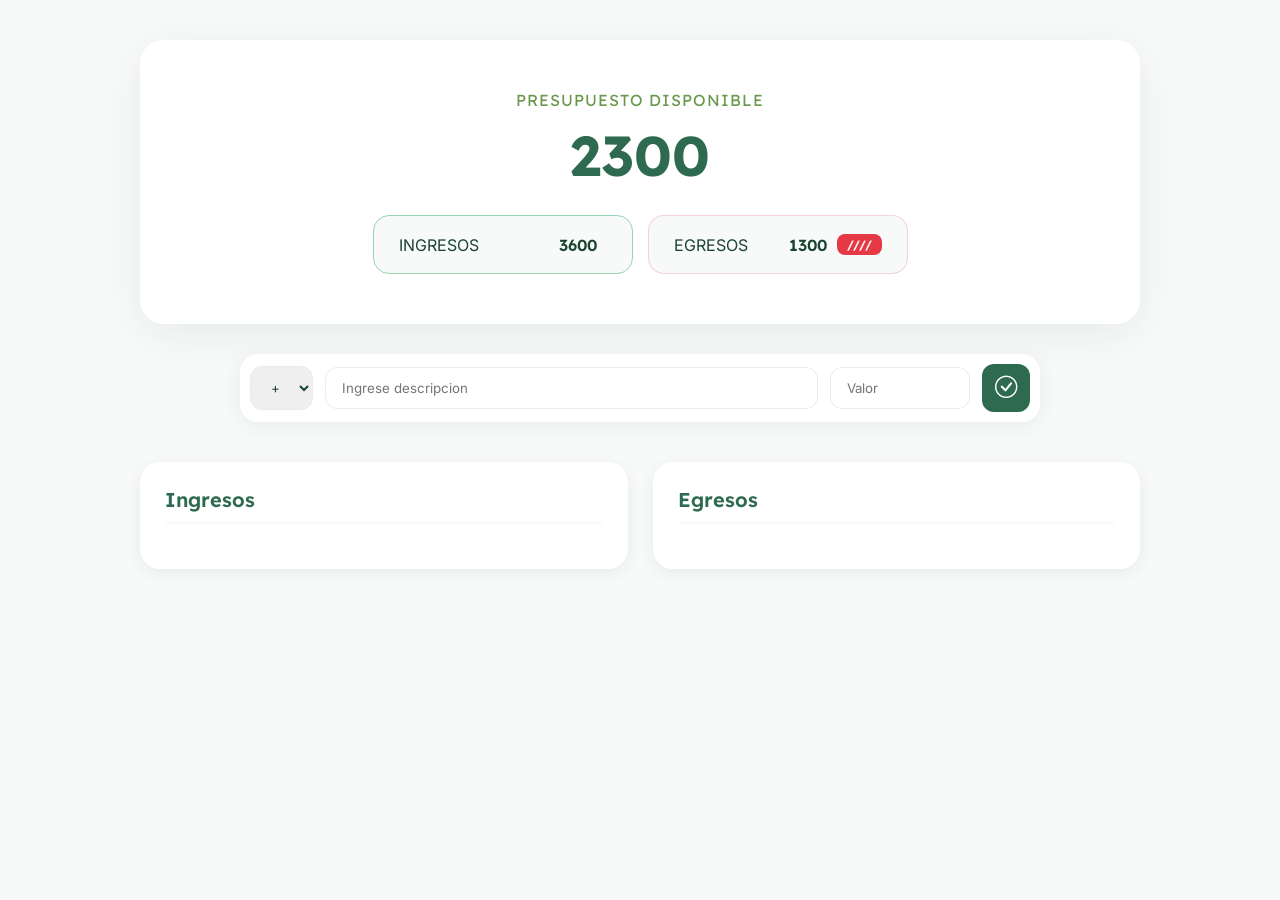
==== balance.html @ 7b4d5d33 "Initial commit" ====
<!DOCTYPE html>
<html lang="en">
<head>
    <meta charset="UTF-8">
    <meta name="viewport" content="width=device-width, initial-scale=1.0">
    <title>Balance Página</title>
    <link rel="stylesheet" href="assets/css/balance.css">
    <link rel="stylesheet" href="https://cdn.jsdelivr.net/npm/bootstrap-icons@1.11.3/font/bootstrap-icons.min.css">
</head>
<body onload="cargarCabecero()">
    <div class="contenedor-cabecera">
        <div class="presupuesto">
            <h1>Presupuesto disponible</h1>
            <p id="balance">2300</p>
        </div>
        <div class="in-out">
            <div class="horizontal verde">
                <div>INGRESOS</div>
                <div class="egreso-valor">
                    <div id="ingresos">3600</div>
                    <div class="none"></div>
                </div>
            </div>
            <div class="horizontal rojo">
                <div>EGRESOS</div>
                <div class="egreso-valor">
                    <div id="egresos">1300</div>
                    <div class="porcentaje" id="porcentaje">////</div>
                </div>
            </div>
        </div>
        
    </div>
    <form class="formulario" id="forma" onsubmit="return false">
        <div class="contenedor_form">
            <div class="selector">
                <select name="agregar_tipo" id="tipo">
                    <option value="ingreso">+</option>
                    <option value="egreso">-</option>
                </select>
                <input type="text" placeholder="Ingrese descripcion" id="descripcion"/>
                <input type="number" class="agregar-valor" id="valor" placeholder="Valor" step="any" />
                <button class="botoncheck" onclick="cargarDescripcion()">
                    <i class="bi bi-check-circle"></i>
                </button>
            </div>
        </div>
    </form>
    <div class="contenedor-ambos">
        <div class="tabla" id="tabla">
            <div class="titulo">
                Ingresos
            </div>
            <div class="contenedor-des-val" id="contenedor-des-va">
            </div>
        </div>
        <div class="tabla">
            <div class="titulo">
                Egresos
            </div>
            <div class="contenedor-des-val" id="contenedor-egresos">
            </div>
        </div>
    </div>  
    <script src="assets/js/Dato.js"></script>
    <script src="assets/js/egresos.js"></script>
    <script src="assets/js/ingresos.js"></script>
    <script src="assets/js/main.js"></script>
</body>
</html>
---- assets/css/balance.css ----
/* Importación de fuentes: Inter para legibilidad y Lexend para un toque juvenil */
@import url('https://fonts.googleapis.com/css2?family=Inter:wght@400;500&family=Lexend:wght@400;600;700&display=swap');

:root {
    --primario: #2d6a4f;       /* Verde Bosque (Serio pero moderno) */
    --secundario: #95d5b2;     /* Verde Menta Suave */
    --fondo: #f8faf9;          /* Blanco roto con matiz verde */
    --blanco: #ffffff;
    --texto: #1b4332;          /* Verde muy oscuro para texto */
    --texto-secundario: #6a994e;
    --rojo-suave: #e63946;
    --sombra: rgba(27, 67, 50, 0.08);
    --fuente-cuerpo: 'Inter', sans-serif;
    --fuente-titulo: 'Lexend', sans-serif;
}

* {
    margin: 0;
    padding: 0;
    box-sizing: border-box;
}

body {
    font-family: var(--fuente-cuerpo);
    background-color: var(--fondo);
    color: var(--texto);
    display: flex;
    flex-direction: column;
    align-items: center;
    min-height: 100vh;
    padding: 40px 20px;
}

/* --- Cabecera Elegante --- */
.contenedor-cabecera {
    width: 100%;
    max-width: 1000px;
    background: var(--blanco);
    padding: 50px 30px;
    border-radius: 24px;
    text-align: center;
    box-shadow: 0 10px 40px var(--sombra);
    margin-bottom: 30px;
}

.presupuesto h1 {
    font-family: var(--fuente-titulo);
    font-size: 1rem;
    font-weight: 400;
    color: var(--texto-secundario);
    text-transform: uppercase;
    letter-spacing: 1px;
}

#balance {
    font-family: var(--fuente-titulo);
    font-size: 3.5rem;
    font-weight: 700;
    color: var(--primario);
    margin: 10px 0;
}

.in-out {
    display: flex;
    justify-content: center;
    gap: 15px;
    flex-wrap: wrap;
    margin-top: 25px;
}

.horizontal {
    background: var(--fondo);
    padding: 18px 25px;
    border-radius: 16px;
    min-width: 260px;
    display: flex;
    justify-content: space-between;
    align-items: center;
    border: 1px solid transparent;
    transition: all 0.3s ease;
}

.horizontal.verde { border-color: var(--secundario); }
.horizontal.rojo { border-color: rgba(230, 57, 70, 0.2); }

.egreso-valor {
    display: flex;
    align-items: center;
    gap: 10px;
    font-weight: 600;
    font-family: var(--fuente-titulo);
}

.porcentaje {
    background: var(--rojo-suave);
    color: white;
    padding: 3px 10px;
    border-radius: 8px;
    font-size: 0.75rem;
}

/* --- Formulario Estilizado --- */
.formulario {
    width: 100%;
    max-width: 800px;
    margin-bottom: 40px;
}

.contenedor_form {
    display: flex;
    background: var(--blanco);
    padding: 10px;
    border-radius: 18px;
    box-shadow: 0 4px 20px var(--sombra);
}

.selector {
    display: flex;
    gap: 12px;
    width: 100%;
    align-items: center;
}

select, input {
    border: 1.5px solid #e9ecef;
    border-radius: 12px;
    padding: 12px 16px;
    font-family: var(--fuente-cuerpo);
    color: var(--texto);
    outline: none;
    transition: 0.2s;
}

select:focus, input:focus {
    border-color: var(--primario);
    background-color: #fdfdfd;
}

#descripcion { flex-grow: 1; }
#valor { width: 140px; }

.botoncheck {
    background: var(--primario);
    color: white;
    border: none;
    width: 48px;
    height: 48px;
    border-radius: 12px;
    cursor: pointer;
    font-size: 1.4rem;
    transition: transform 0.2s, background 0.2s;
    display: flex;
    justify-content: center;
    align-items: center;
}

.botoncheck:hover {
    background: var(--texto);
    transform: translateY(-2px);
}

/* --- Listas de Movimientos --- */
.contenedor-ambos {
    display: flex;
    justify-content: center;
    gap: 25px;
    width: 100%;
    max-width: 1000px;
}

.tabla {
    flex: 1;
    background: var(--blanco);
    padding: 25px;
    border-radius: 20px;
    box-shadow: 0 4px 15px var(--sombra);
}

.titulo {
    font-family: var(--fuente-titulo);
    font-size: 1.25rem;
    font-weight: 600;
    margin-bottom: 20px;
    color: var(--primario);
    border-bottom: 2px solid var(--fondo);
    padding-bottom: 10px;
}

.valores {
    display: flex;
    justify-content: space-between;
    align-items: center;
    padding: 14px;
    margin-bottom: 10px;
    border-radius: 12px;
    background: var(--blanco);
    border: 1px solid transparent;
    transition: 0.2s;
}

.valores:hover {
    background: var(--fondo);
    border-color: var(--secundario);
}

.cerrar {
    color: var(--rojo-suave);
    cursor: pointer;
    font-size: 1.2rem;
    opacity: 0;
    transition: 0.2s;
}

.valores:hover .cerrar {
    opacity: 1;
}

.descripcion { font-weight: 500; }
.valor { font-family: var(--fuente-titulo); font-weight: 600; }

#contenedor-des-va .valor { color: var(--primario); }
#contenedor-egresos .valor { color: var(--rojo-suave); }

/* Adaptabilidad Móvil */
@media (max-width: 768px) {
    .contenedor-ambos { flex-direction: column; }
    .selector { flex-direction: column; }
    #valor, #descripcion, select, .botoncheck { width: 100%; }
    .contenedor_form { padding: 20px; }
}
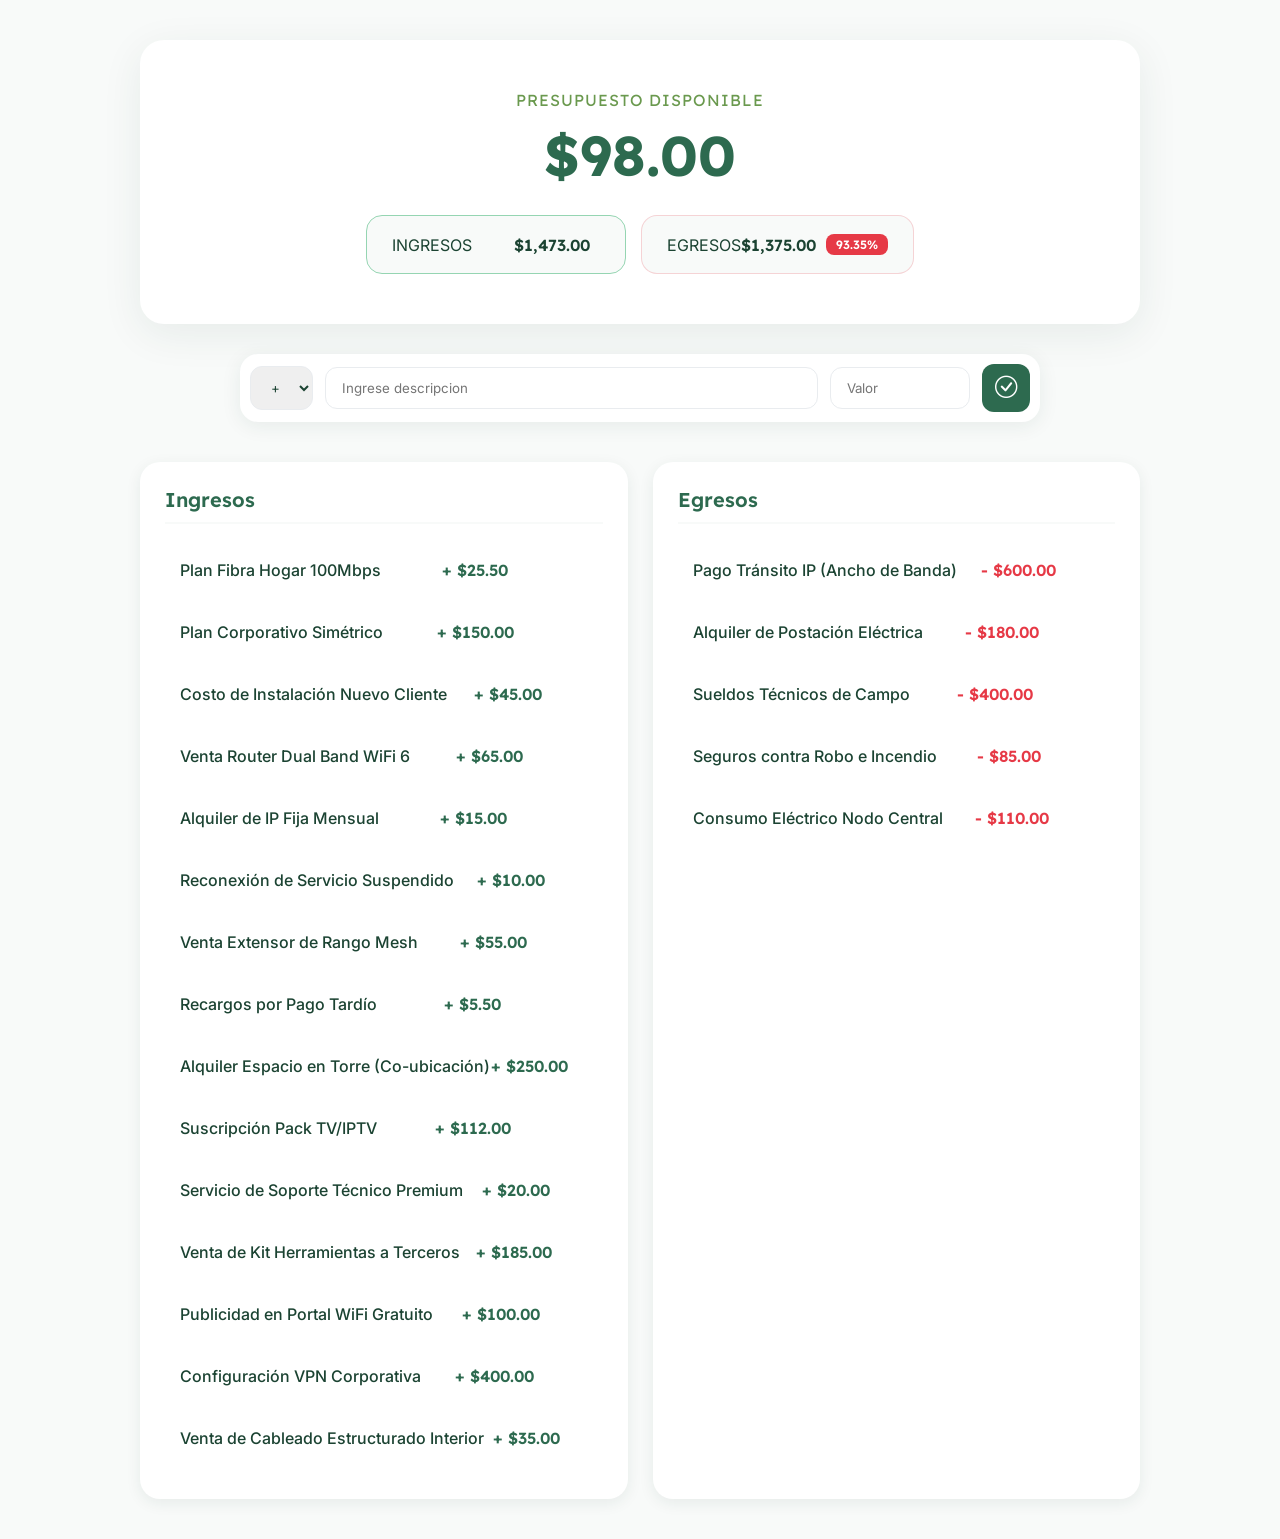
==== commit 6388e6ff: "Fix HTML formatting and ensure proper structure" ====
--- a/balance.html
+++ b/balance.html
@@ -63,8 +63,8 @@
         </div>
     </div>  
     <script src="assets/js/Dato.js"></script>
-    <script src="assets/js/egresos.js"></script>
-    <script src="assets/js/ingresos.js"></script>
+    <script src="assets/js/Egresos.js"></script>
+    <script src="assets/js/Ingresos.js"></script>
     <script src="assets/js/main.js"></script>
 </body>
-</html>+</html>
